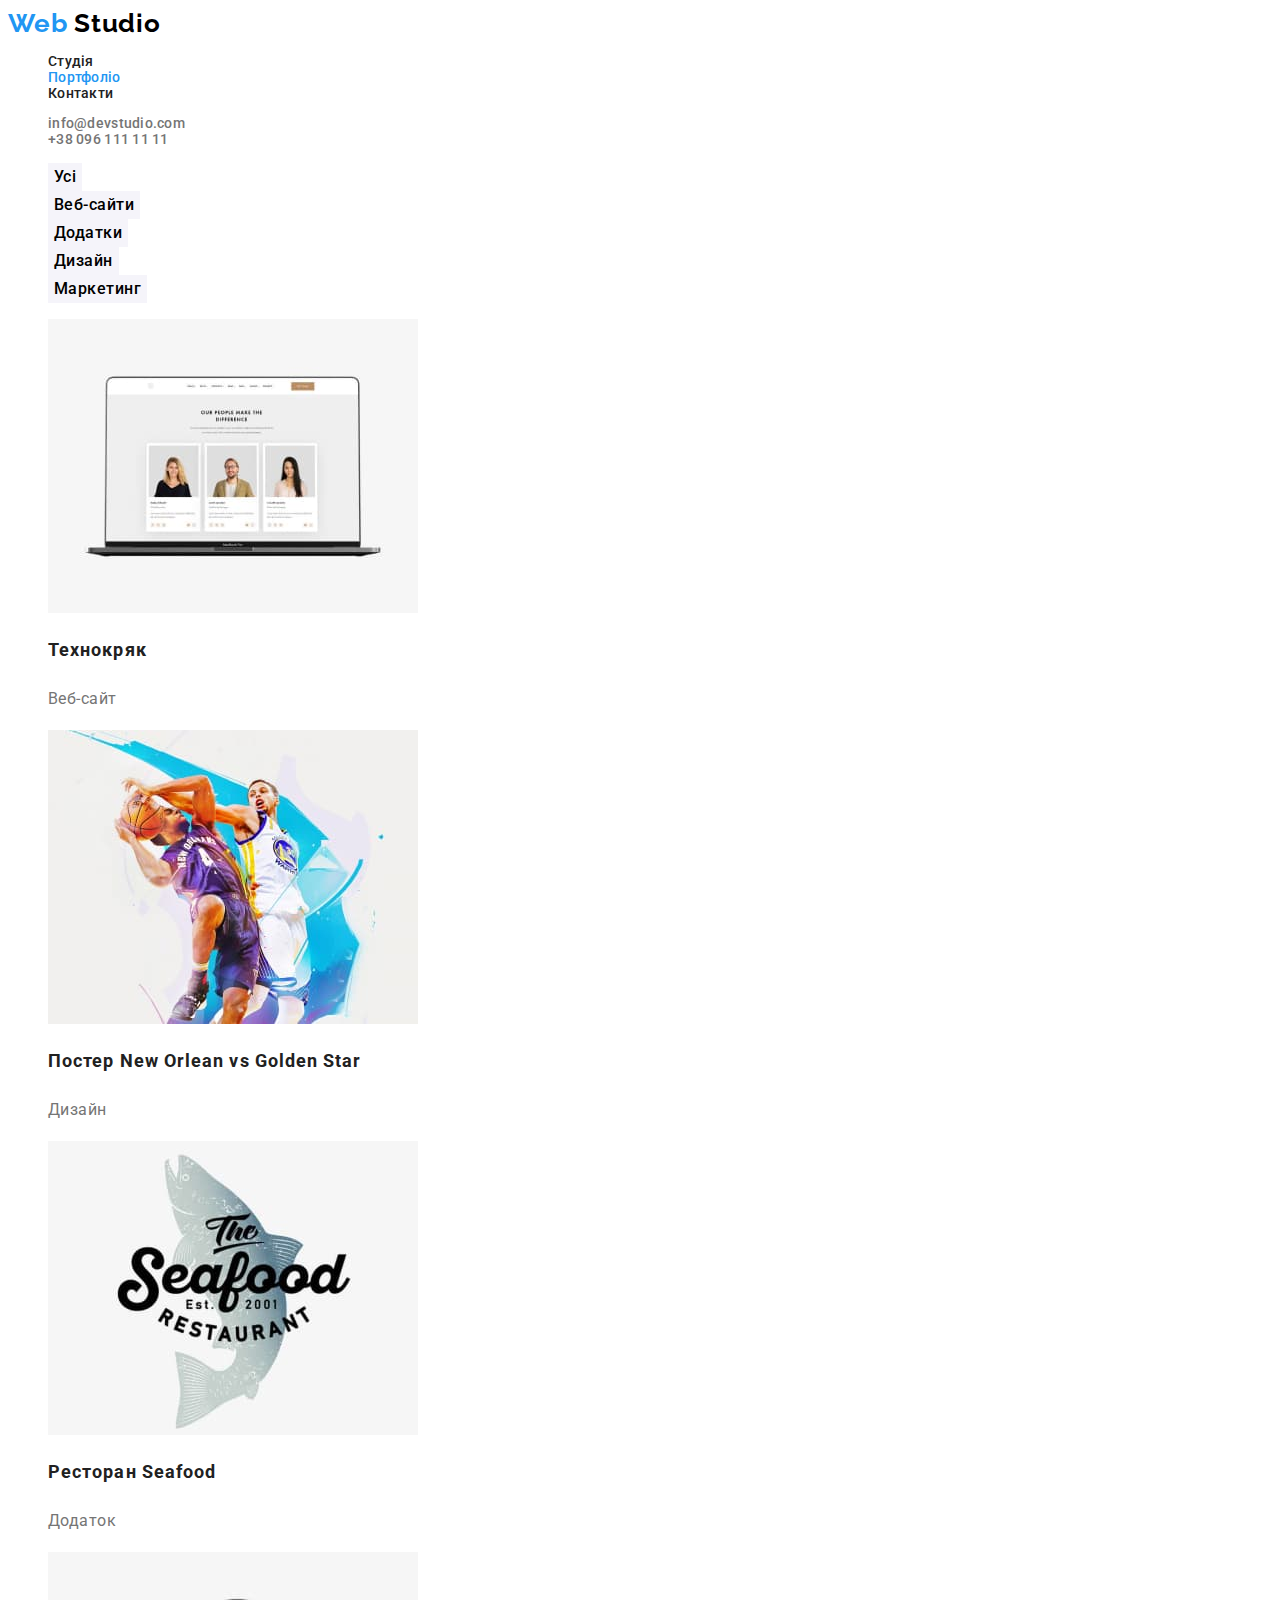
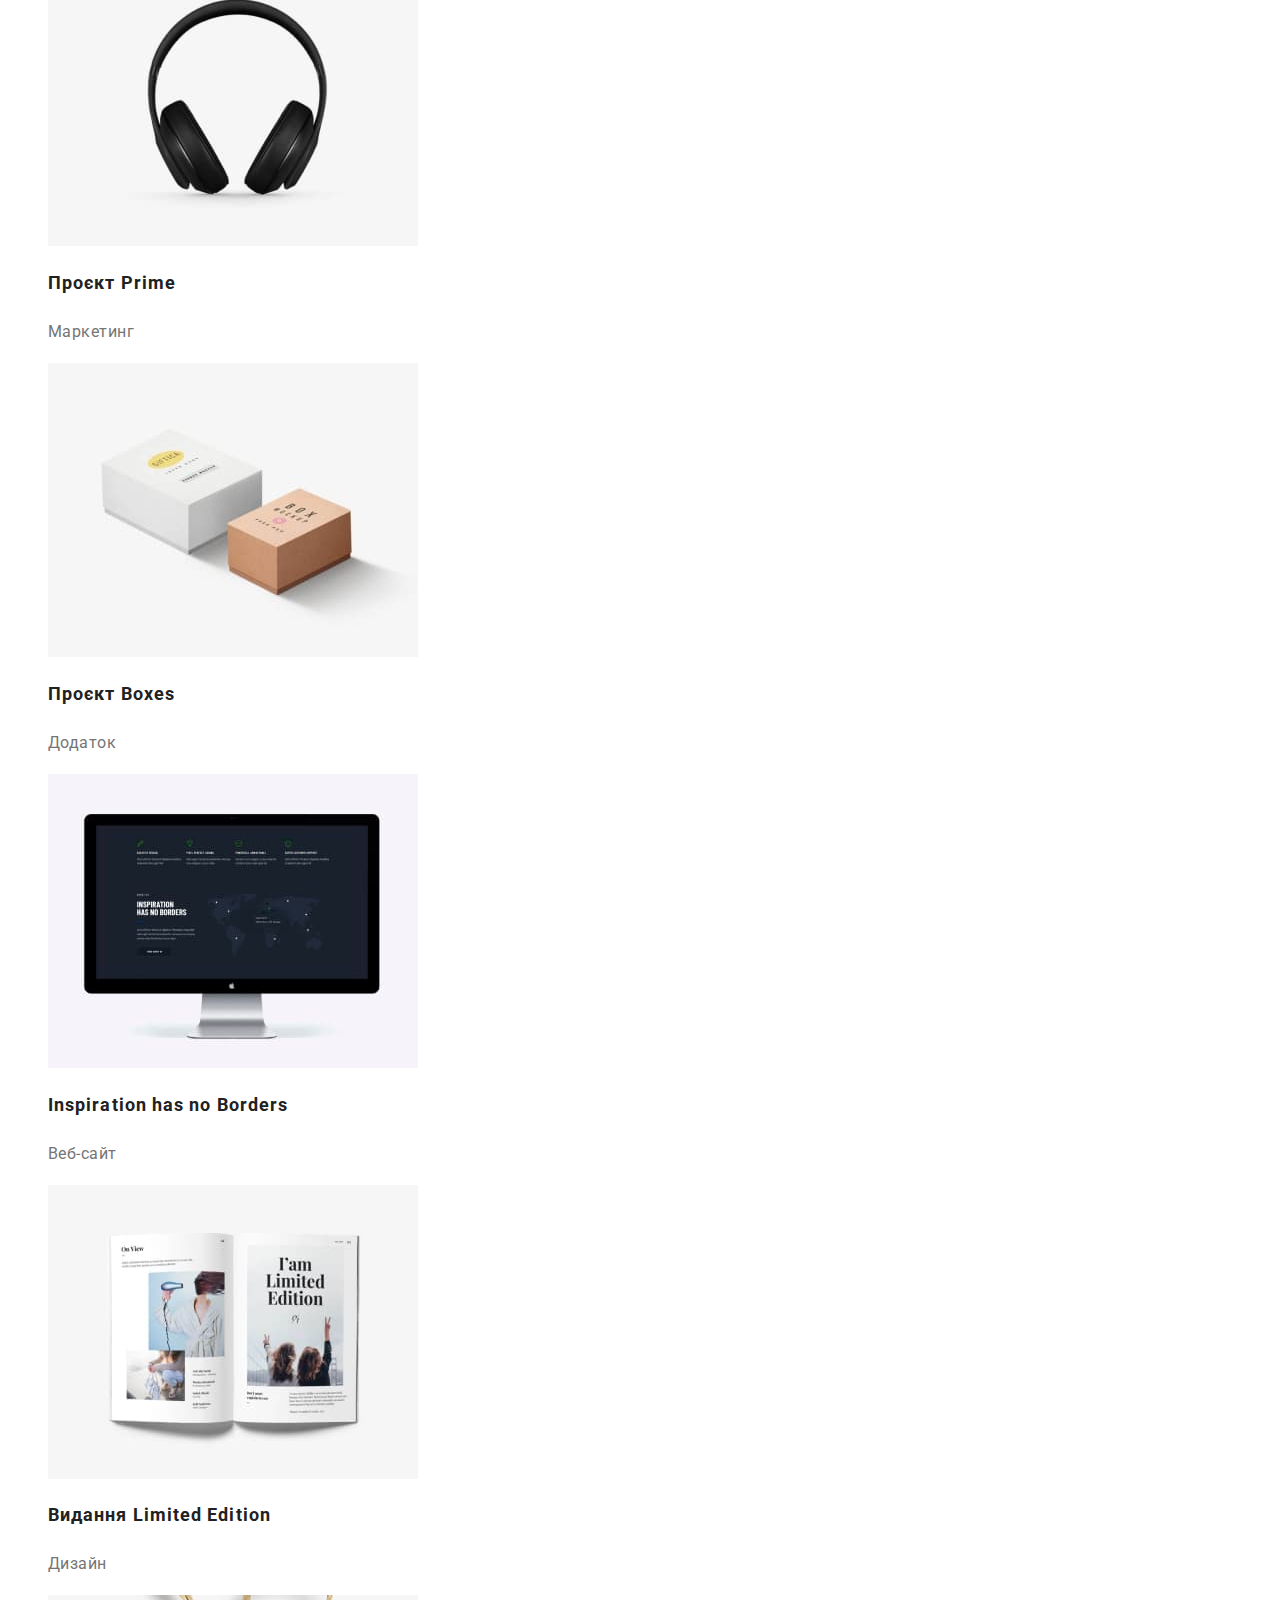
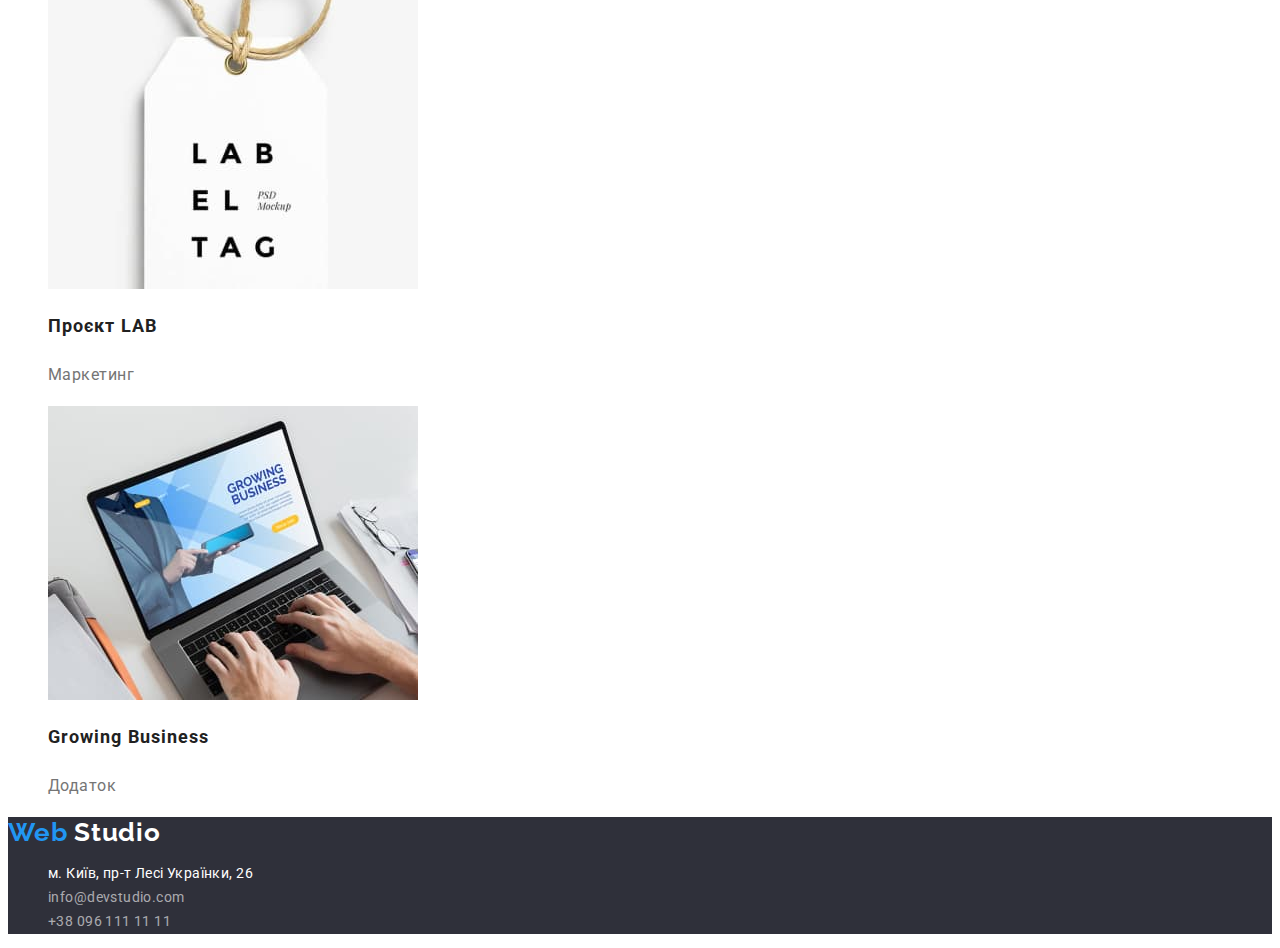
==== potfolio.html @ 0a0d39be "cloning structure from h/w2" ====
<!DOCTYPE html>
<html lang="en">
  <head>
    <meta charset="UTF-8" />
    <meta http-equiv="X-UA-Compatible" content="IE=edge" />
    <meta name="viewport" content="width=device-width, initial-scale=1.0" />
    <title>Portfolio</title>
    <link rel="preconnect" href="https://fonts.googleapis.com" />
    <link rel="preconnect" href="https://fonts.gstatic.com" crossorigin />
    <link
      href="https://fonts.googleapis.com/css2?family=Raleway:wght@700&family=Roboto:wght@400;500;700;900&display=swap"
      rel="stylesheet"
    />
    <link rel="stylesheet" href="./css/styles.css" />
  </head>
  <body>
    <header class="header">
      <nav>
        <a href="./index.html" class="logo"
          ><span class="logo-element">Web</span> Studio</a
        >
        <ul class="site-nav list">
          <li><a class="link" href="./index.html">Студія</a></li>
          <li><a class="link current" href="./potfolio.html">Портфоліо</a></li>
          <li><a class="link" href="">Контакти</a></li>
        </ul>
      </nav>
      <ul class="contacts list">
        <li>
          <a class="link" href="mailto:info@devstudio.com"
            >info@devstudio.com</a
          >
        </li>
        <li><a class="link" href="tel:+380961111111">+38 096 111 11 11</a></li>
      </ul>
    </header>
    <main>
      <div>
        <ul>
          <li><button class="btn" type="button">Усі</button></li>
          <li><button class="btn" type="button">Веб-сайти</button></li>
          <li><button class="btn" type="button">Додатки</button></li>
          <li><button class="btn" type="button">Дизайн</button></li>
          <li><button class="btn" type="button">Маркетинг</button></li>
        </ul>
      </div>
      <section class="portfolio">
        <h1 class="hide">Портфоліо</h1>
        <ul>
          <li>
            <img
              src="./images/example-1.jpg"
              alt="Приклад портфоліо-1"
              width="370"
              height="294"
            />
            <h2 class="portfolio-title">Технокряк</h2>
            <p class="portfolio-text">Веб-сайт</p>
          </li>
          <li>
            <img
              src="./images/example-2.jpg"
              alt="Приклад портфоліо-2"
              width="370"
              height="294"
            />
            <h2 class="portfolio-title">Постер New Orlean vs Golden Star</h2>
            <p class="portfolio-text">Дизайн</p>
          </li>
          <li>
            <img
              src="./images/example-3.jpg"
              alt="Приклад портфоліо-3"
              width="370"
              height="294"
            />
            <h2 class="portfolio-title">Ресторан Seafood</h2>
            <p class="portfolio-text">Додаток</p>
          </li>
          <li>
            <img
              src="./images/example-4.jpg"
              alt="Приклад портфоліо-4"
              width="370"
              height="294"
            />
            <h2 class="portfolio-title">Проєкт Prime</h2>
            <p class="portfolio-text">Маркетинг</p>
          </li>
          <li>
            <img
              src="./images/example-5.jpg"
              alt="Приклад портфоліо-5"
              width="370"
              height="294"
            />
            <h2 class="portfolio-title">Проєкт Boxes</h2>
            <p class="portfolio-text">Додаток</p>
          </li>
          <li>
            <img
              src="./images/example-6.jpg"
              alt="Приклад портфоліо-6"
              width="370"
              height="294"
            />
            <h2 class="portfolio-title">Inspiration has no Borders</h2>
            <p class="portfolio-text">Веб-сайт</p>
          </li>
          <li>
            <img
              src="./images/example-7.jpg"
              alt="Приклад портфоліо-7"
              width="370"
              height="294"
            />
            <h2 class="portfolio-title">Видання Limited Edition</h2>
            <p class="portfolio-text">Дизайн</p>
          </li>
          <li>
            <img
              src="./images/example-8.jpg"
              alt="Приклад портфоліо-8"
              width="370"
              height="294"
            />
            <h2 class="portfolio-title">Проєкт LAB</h2>
            <p class="portfolio-text">Маркетинг</p>
          </li>
          <li>
            <img
              src="./images/example-9.jpg"
              alt="Приклад портфоліо-9"
              width="370"
              height="294"
            />
            <h2 class="portfolio-title">Growing Business</h2>
            <p class="portfolio-text">Додаток</p>
          </li>
        </ul>
      </section>
    </main>
    <footer>
      <a href="./index.html" class="logo"
        ><span class="logo-element">Web</span> Studio</a
      >
      <address>
        <ul>
          <li>
            <a
              class="address-text"
              href="http://goo.gl/maps/aDWPR8k3EnFLF5JeA"
              target="_blank"
              rel="noopener noreferrer"
              >м. Київ, пр-т Лесі Українки, 26</a
            >
          </li>
          <li>
            <a class="address-link" href="mailto:info@devstudio.com"
              >info@devstudio.com</a
            >
          </li>
          <li>
            <a class="address-link" href="tel:+380961111111"
              >+38 096 111 11 11</a
            >
          </li>
        </ul>
      </address>
    </footer>
  </body>
</html>
---- css/styles.css ----
/* Common rules  */
:root {
  --primary-bcg-color: #ffffff;
  --secondary-bcg-color: #f5f4fa;
  --accent-bcg-color: #2f303a;
  --accent: #2196f3;
  --text-black-color: #000000;
  --text-grey-color: #212121;
  --text-lightgrey-color: #757575;
  --text-white-color: #ffffff;
  --text-white-opacity: rgba(255, 255, 255, 0.6);
}
body {
  background-color: var(--primary-bcg-color);
  color: var(--text-lightgrey-color);
  font-family: "Roboto", sans-serif;
}
ul {
  list-style-type: none;
}
/* LOGO  */
.logo {
  color: var(--text-black-color);
  font-family: "Raleway", sans-serif;
  font-weight: 700;
  font-size: 26px;
  line-height: 1.1923;
  letter-spacing: 0.03em;
}
.logo-element {
  color: var(--accent);
}
/* HEADER  */
.header a {
  text-decoration: none;
}
.header {
  font-weight: 500;
  font-size: 14px;
  line-height: 1.1428;
  letter-spacing: 0.02em;
}
.site-nav .link {
  color: var(--text-grey-color);
}
.site-nav .link:hover,
.site-nav .link:focus,
.site-nav .link:active {
  color: var(--accent);
}
.site-nav .link.current {
  color: var(--accent);
}
.contacts .link {
  color: var(--text-lightgrey-color);
}
.contacts .link:hover,
.contacts .link:focus,
.contacts .link:active {
  color: var(--accent);
}
/* HERO SECTION  */
.hero {
  background: var(--accent-bcg-color);
}
.hero-title {
  font-weight: 900;
  font-size: 44px;
  line-height: 1.3636;
  text-align: center;
  letter-spacing: 0.06em;
  text-transform: uppercase;
  color: var(--text-white-color);
}
.hero-button {
  font-family: inherit;
  font-weight: 700;
  font-size: 16px;
  line-height: 1.875;
  background-color: var(--accent);
  color: var(--text-white-color);
  border: none;
  cursor: pointer;
}
/* common rule  */
.title {
  font-weight: 700;
  font-size: 36px;
  line-height: 1.1666;
  text-align: center;
  letter-spacing: 0.03em;
  color: var(--text-grey-color);
}
/* SECTION ADVANTAGES */
.hide {
  border: 0;
  clip: rect(1px, 1px, 1px, 1px);
  -webkit-clip-path: inset(50%);
  clip-path: inset(50%);
  height: 1px;
  margin: -1px;
  overflow: hidden;
  padding: 0;
  position: absolute;
  width: 1px;
  word-wrap: normal !important;
}
.advantages-subtitle {
  font-weight: 700;
  font-size: 14px;
  line-height: 1.1428;
  letter-spacing: 0.03em;
  text-transform: uppercase;
  color: var(--text-grey-color);
}
.advantages .text {
  font-size: 14px;
  line-height: 1.7142;
  letter-spacing: 0.03em;
  color: var(--text-lightgrey-color);
}
/* SECTION TEAM  */
.team {
  background-color: var(--secondary-bcg-color);
}
.team-name {
  font-weight: 500;
  font-size: 16px;
  line-height: 1.1875;
  text-align: center;
  letter-spacing: 0.03em;
  color: var(--text-grey-color);
}
.team-position {
  font-size: 16px;
  line-height: 1.1875;
  text-align: center;
  letter-spacing: 0.03em;
  color: var(--text-lightgrey-color);
}
/* FOOTER  */
footer a {
  text-decoration: none;
}
footer {
  background-color: var(--accent-bcg-color);
}
footer .logo {
  color: var(--text-white-color);
}
address {
  font-style: normal;
  font-weight: 400;
  font-size: 14px;
  line-height: 1.7142;
  letter-spacing: 0.03em;
}
.address-text {
  color: var(--text-white-color);
}
.address-link {
  color: var(--text-white-opacity);
}
address a:hover,
address a:focus,
address a:active {
  color: var(--accent);
}

/* PORTFOLIO PAGE  */
/* buttons  */
.btn {
  font-family: inherit;
  font-weight: 500;
  font-size: 16px;
  line-height: 1.625;
  text-align: center;
  letter-spacing: 0.03em;
  background-color: var(--secondary-bcg-color);
  border: none;
  cursor: pointer;
}
.btn:hover {
  background-color: var(--accent);
  color: var(--text-white-color);
}
/* potfolio  */
.portfolio-title {
  font-weight: 700;
  font-size: 18px;
  line-height: 2;
  letter-spacing: 0.06em;
  color: var(--text-grey-color);
}
.portfolio-text {
  font-size: 16px;
  line-height: 1.875;
  letter-spacing: 0.03em;
  color: var(--text-lightgrey-color);
}
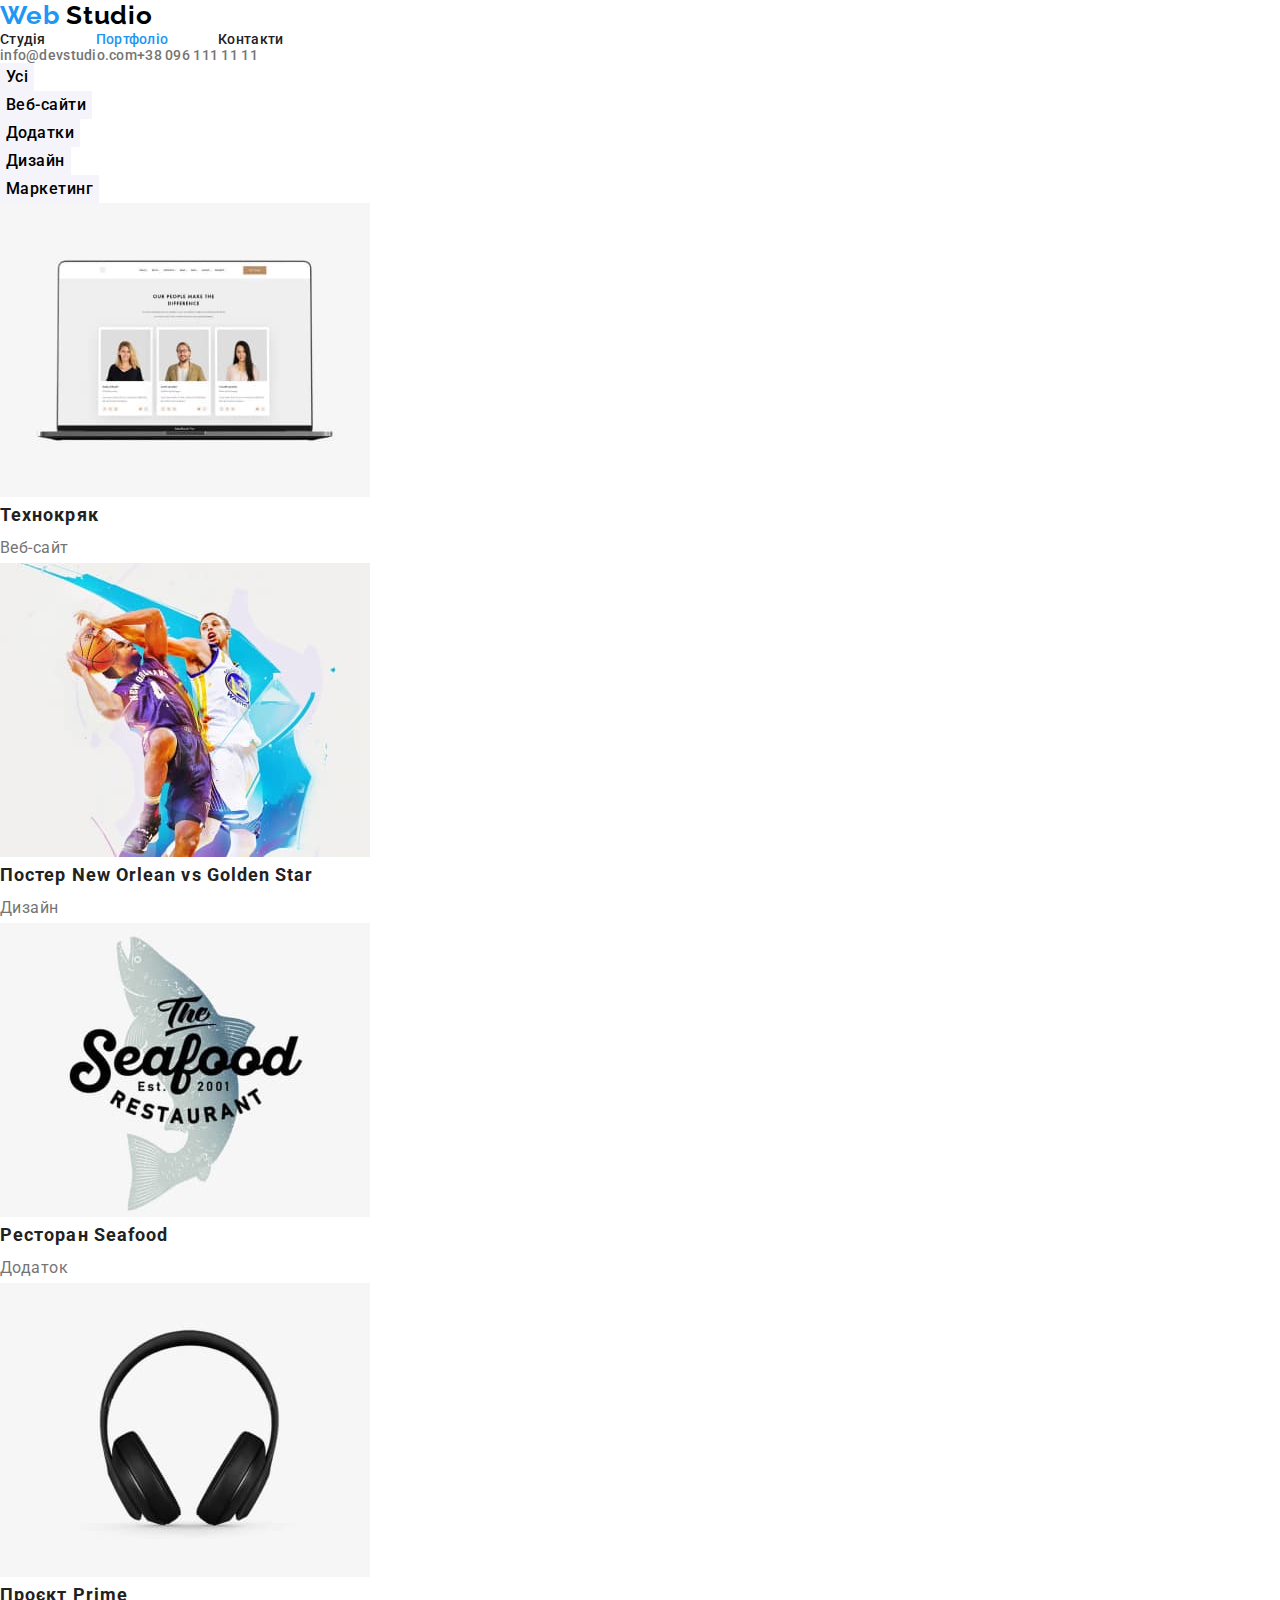
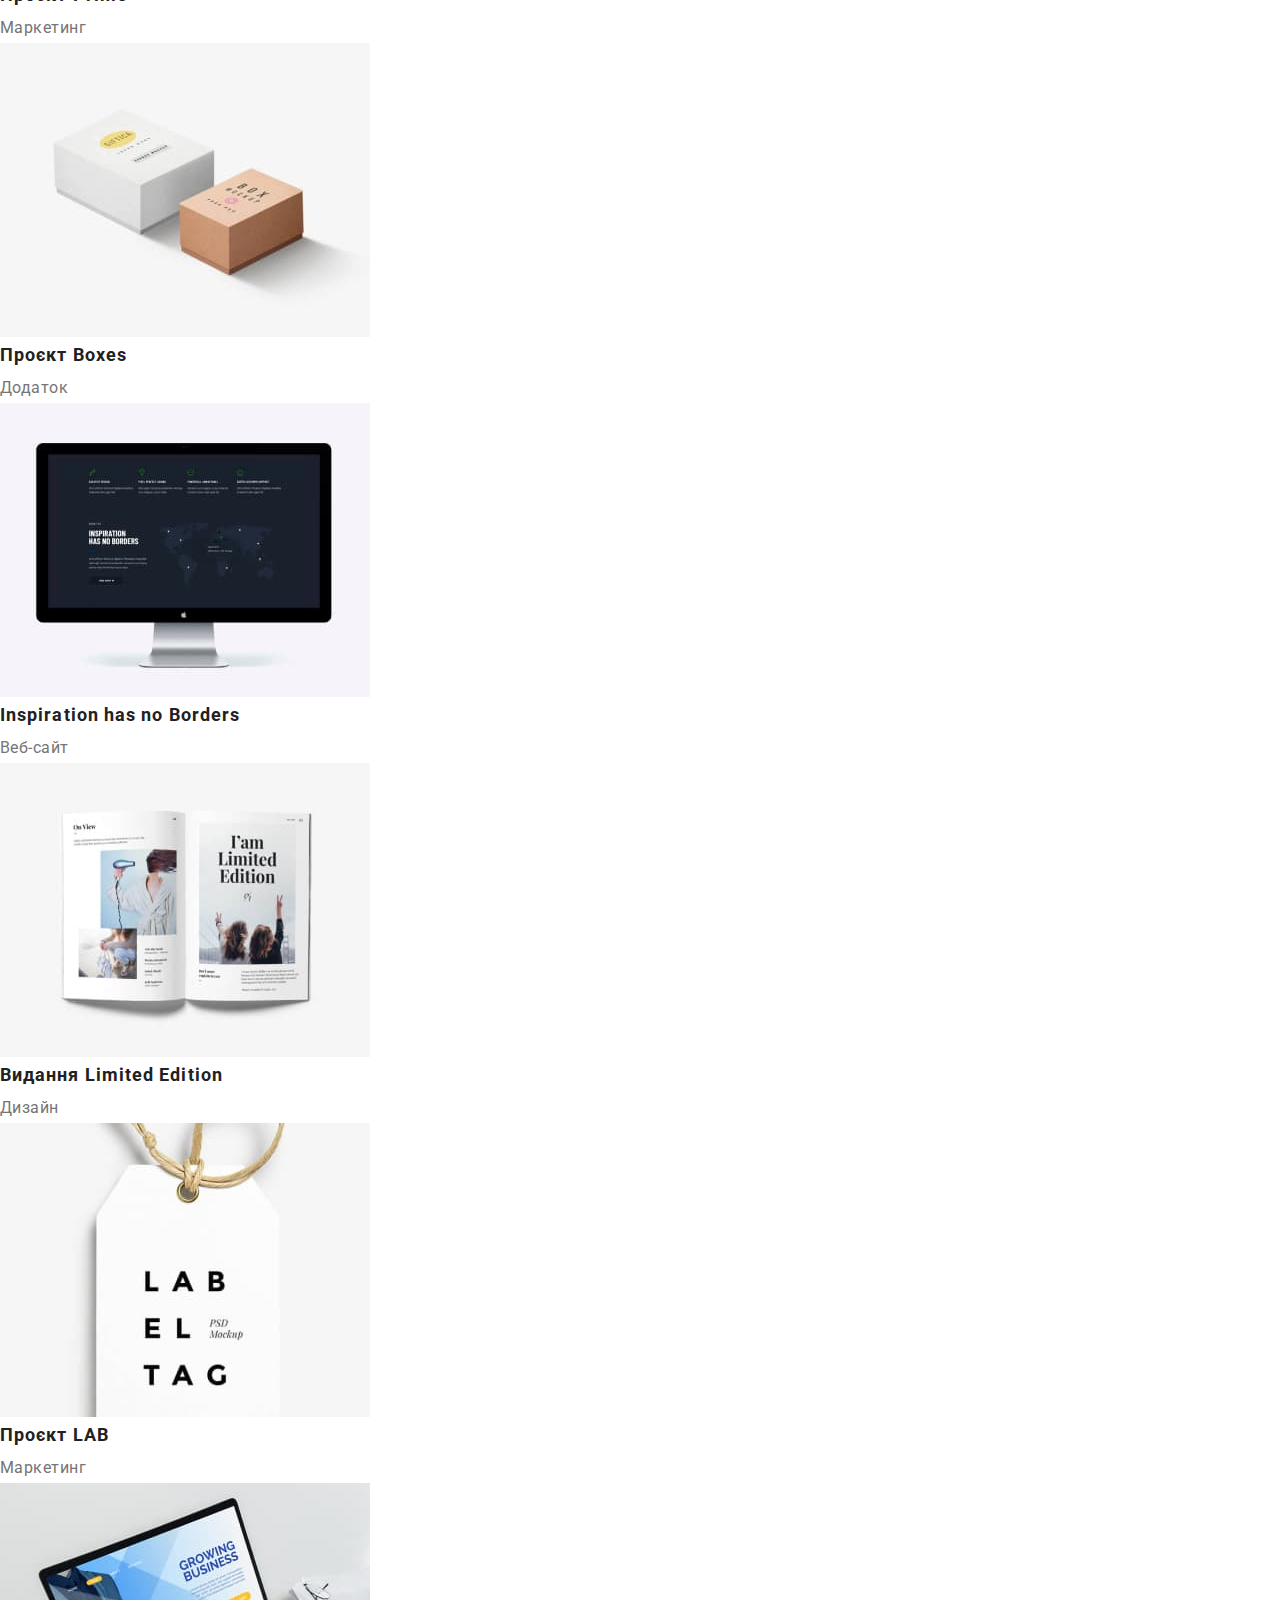
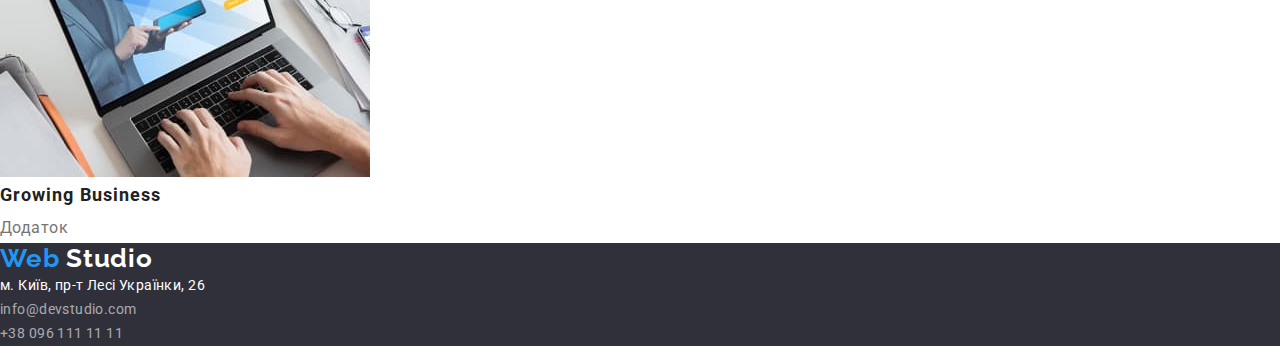
==== commit 7d12dee4: "geometry display finished - home page" ====
--- a/potfolio.html
+++ b/potfolio.html
@@ -1,172 +1,114 @@
 <!DOCTYPE html>
 <html lang="en">
-  <head>
-    <meta charset="UTF-8" />
-    <meta http-equiv="X-UA-Compatible" content="IE=edge" />
-    <meta name="viewport" content="width=device-width, initial-scale=1.0" />
-    <title>Portfolio</title>
-    <link rel="preconnect" href="https://fonts.googleapis.com" />
-    <link rel="preconnect" href="https://fonts.gstatic.com" crossorigin />
-    <link
-      href="https://fonts.googleapis.com/css2?family=Raleway:wght@700&family=Roboto:wght@400;500;700;900&display=swap"
-      rel="stylesheet"
-    />
-    <link rel="stylesheet" href="./css/styles.css" />
-  </head>
-  <body>
-    <header class="header">
-      <nav>
-        <a href="./index.html" class="logo"
-          ><span class="logo-element">Web</span> Studio</a
-        >
-        <ul class="site-nav list">
-          <li><a class="link" href="./index.html">Студія</a></li>
-          <li><a class="link current" href="./potfolio.html">Портфоліо</a></li>
-          <li><a class="link" href="">Контакти</a></li>
-        </ul>
-      </nav>
-      <ul class="contacts list">
+
+<head>
+  <meta charset="UTF-8" />
+  <meta http-equiv="X-UA-Compatible" content="IE=edge" />
+  <meta name="viewport" content="width=device-width, initial-scale=1.0" />
+  <title>Portfolio</title>
+  <link rel="preconnect" href="https://fonts.googleapis.com" />
+  <link rel="preconnect" href="https://fonts.gstatic.com" crossorigin />
+  <link href="https://fonts.googleapis.com/css2?family=Raleway:wght@700&family=Roboto:wght@400;500;700;900&display=swap"
+    rel="stylesheet" />
+  <link rel="stylesheet" href="https://cdnjs.cloudflare.com/ajax/libs/modern-normalize/1.1.0/modern-normalize.min.css">
+  <link rel="stylesheet" href="./css/styles.css" />
+</head>
+
+<body>
+  <header class="header">
+    <nav>
+      <a href="./index.html" class="logo"><span class="logo-element">Web</span> Studio</a>
+      <ul class="site-nav list">
+        <li><a class="link" href="./index.html">Студія</a></li>
+        <li><a class="link current" href="./potfolio.html">Портфоліо</a></li>
+        <li><a class="link" href="">Контакти</a></li>
+      </ul>
+    </nav>
+    <ul class="contacts list">
+      <li>
+        <a class="link" href="mailto:info@devstudio.com">info@devstudio.com</a>
+      </li>
+      <li><a class="link" href="tel:+380961111111">+38 096 111 11 11</a></li>
+    </ul>
+  </header>
+  <main>
+    <div>
+      <ul>
+        <li><button class="btn" type="button">Усі</button></li>
+        <li><button class="btn" type="button">Веб-сайти</button></li>
+        <li><button class="btn" type="button">Додатки</button></li>
+        <li><button class="btn" type="button">Дизайн</button></li>
+        <li><button class="btn" type="button">Маркетинг</button></li>
+      </ul>
+    </div>
+    <section class="portfolio">
+      <h1 class="hide">Портфоліо</h1>
+      <ul>
         <li>
-          <a class="link" href="mailto:info@devstudio.com"
-            >info@devstudio.com</a
-          >
+          <img src="./images/example-1.jpg" alt="Приклад портфоліо-1" width="370" height="294" />
+          <h2 class="portfolio-title">Технокряк</h2>
+          <p class="portfolio-text">Веб-сайт</p>
         </li>
-        <li><a class="link" href="tel:+380961111111">+38 096 111 11 11</a></li>
+        <li>
+          <img src="./images/example-2.jpg" alt="Приклад портфоліо-2" width="370" height="294" />
+          <h2 class="portfolio-title">Постер New Orlean vs Golden Star</h2>
+          <p class="portfolio-text">Дизайн</p>
+        </li>
+        <li>
+          <img src="./images/example-3.jpg" alt="Приклад портфоліо-3" width="370" height="294" />
+          <h2 class="portfolio-title">Ресторан Seafood</h2>
+          <p class="portfolio-text">Додаток</p>
+        </li>
+        <li>
+          <img src="./images/example-4.jpg" alt="Приклад портфоліо-4" width="370" height="294" />
+          <h2 class="portfolio-title">Проєкт Prime</h2>
+          <p class="portfolio-text">Маркетинг</p>
+        </li>
+        <li>
+          <img src="./images/example-5.jpg" alt="Приклад портфоліо-5" width="370" height="294" />
+          <h2 class="portfolio-title">Проєкт Boxes</h2>
+          <p class="portfolio-text">Додаток</p>
+        </li>
+        <li>
+          <img src="./images/example-6.jpg" alt="Приклад портфоліо-6" width="370" height="294" />
+          <h2 class="portfolio-title">Inspiration has no Borders</h2>
+          <p class="portfolio-text">Веб-сайт</p>
+        </li>
+        <li>
+          <img src="./images/example-7.jpg" alt="Приклад портфоліо-7" width="370" height="294" />
+          <h2 class="portfolio-title">Видання Limited Edition</h2>
+          <p class="portfolio-text">Дизайн</p>
+        </li>
+        <li>
+          <img src="./images/example-8.jpg" alt="Приклад портфоліо-8" width="370" height="294" />
+          <h2 class="portfolio-title">Проєкт LAB</h2>
+          <p class="portfolio-text">Маркетинг</p>
+        </li>
+        <li>
+          <img src="./images/example-9.jpg" alt="Приклад портфоліо-9" width="370" height="294" />
+          <h2 class="portfolio-title">Growing Business</h2>
+          <p class="portfolio-text">Додаток</p>
+        </li>
       </ul>
-    </header>
-    <main>
-      <div>
-        <ul>
-          <li><button class="btn" type="button">Усі</button></li>
-          <li><button class="btn" type="button">Веб-сайти</button></li>
-          <li><button class="btn" type="button">Додатки</button></li>
-          <li><button class="btn" type="button">Дизайн</button></li>
-          <li><button class="btn" type="button">Маркетинг</button></li>
-        </ul>
-      </div>
-      <section class="portfolio">
-        <h1 class="hide">Портфоліо</h1>
-        <ul>
-          <li>
-            <img
-              src="./images/example-1.jpg"
-              alt="Приклад портфоліо-1"
-              width="370"
-              height="294"
-            />
-            <h2 class="portfolio-title">Технокряк</h2>
-            <p class="portfolio-text">Веб-сайт</p>
-          </li>
-          <li>
-            <img
-              src="./images/example-2.jpg"
-              alt="Приклад портфоліо-2"
-              width="370"
-              height="294"
-            />
-            <h2 class="portfolio-title">Постер New Orlean vs Golden Star</h2>
-            <p class="portfolio-text">Дизайн</p>
-          </li>
-          <li>
-            <img
-              src="./images/example-3.jpg"
-              alt="Приклад портфоліо-3"
-              width="370"
-              height="294"
-            />
-            <h2 class="portfolio-title">Ресторан Seafood</h2>
-            <p class="portfolio-text">Додаток</p>
-          </li>
-          <li>
-            <img
-              src="./images/example-4.jpg"
-              alt="Приклад портфоліо-4"
-              width="370"
-              height="294"
-            />
-            <h2 class="portfolio-title">Проєкт Prime</h2>
-            <p class="portfolio-text">Маркетинг</p>
-          </li>
-          <li>
-            <img
-              src="./images/example-5.jpg"
-              alt="Приклад портфоліо-5"
-              width="370"
-              height="294"
-            />
-            <h2 class="portfolio-title">Проєкт Boxes</h2>
-            <p class="portfolio-text">Додаток</p>
-          </li>
-          <li>
-            <img
-              src="./images/example-6.jpg"
-              alt="Приклад портфоліо-6"
-              width="370"
-              height="294"
-            />
-            <h2 class="portfolio-title">Inspiration has no Borders</h2>
-            <p class="portfolio-text">Веб-сайт</p>
-          </li>
-          <li>
-            <img
-              src="./images/example-7.jpg"
-              alt="Приклад портфоліо-7"
-              width="370"
-              height="294"
-            />
-            <h2 class="portfolio-title">Видання Limited Edition</h2>
-            <p class="portfolio-text">Дизайн</p>
-          </li>
-          <li>
-            <img
-              src="./images/example-8.jpg"
-              alt="Приклад портфоліо-8"
-              width="370"
-              height="294"
-            />
-            <h2 class="portfolio-title">Проєкт LAB</h2>
-            <p class="portfolio-text">Маркетинг</p>
-          </li>
-          <li>
-            <img
-              src="./images/example-9.jpg"
-              alt="Приклад портфоліо-9"
-              width="370"
-              height="294"
-            />
-            <h2 class="portfolio-title">Growing Business</h2>
-            <p class="portfolio-text">Додаток</p>
-          </li>
-        </ul>
-      </section>
-    </main>
-    <footer>
-      <a href="./index.html" class="logo"
-        ><span class="logo-element">Web</span> Studio</a
-      >
-      <address>
-        <ul>
-          <li>
-            <a
-              class="address-text"
-              href="http://goo.gl/maps/aDWPR8k3EnFLF5JeA"
-              target="_blank"
-              rel="noopener noreferrer"
-              >м. Київ, пр-т Лесі Українки, 26</a
-            >
-          </li>
-          <li>
-            <a class="address-link" href="mailto:info@devstudio.com"
-              >info@devstudio.com</a
-            >
-          </li>
-          <li>
-            <a class="address-link" href="tel:+380961111111"
-              >+38 096 111 11 11</a
-            >
-          </li>
-        </ul>
-      </address>
-    </footer>
-  </body>
-</html>
+    </section>
+  </main>
+  <footer>
+    <a href="./index.html" class="logo"><span class="logo-element">Web</span> Studio</a>
+    <address>
+      <ul>
+        <li>
+          <a class="address-text" href="http://goo.gl/maps/aDWPR8k3EnFLF5JeA" target="_blank"
+            rel="noopener noreferrer">м. Київ, пр-т Лесі Українки, 26</a>
+        </li>
+        <li>
+          <a class="address-link" href="mailto:info@devstudio.com">info@devstudio.com</a>
+        </li>
+        <li>
+          <a class="address-link" href="tel:+380961111111">+38 096 111 11 11</a>
+        </li>
+      </ul>
+    </address>
+  </footer>
+</body>
+
+</html>--- a/css/styles.css
+++ b/css/styles.css
@@ -1,9 +1,11 @@
 /* Common rules  */
+
 :root {
   --primary-bcg-color: #ffffff;
   --secondary-bcg-color: #f5f4fa;
   --accent-bcg-color: #2f303a;
   --accent: #2196f3;
+  --border-element: #ECECEC;
   --text-black-color: #000000;
   --text-grey-color: #212121;
   --text-lightgrey-color: #757575;
@@ -16,10 +18,33 @@
   font-family: "Roboto", sans-serif;
 }
 ul {
+  padding: 0;
+  margin: 0;
+
   list-style-type: none;
+}
+h1,
+h2,
+h3,
+h4,
+h5,
+h6,
+p {
+  margin: 0;
+}
+img {
+  display: block;
+}
+.container {
+  width: 1200px;
+  padding-left: 15px;
+  padding-right: 15px;
+  margin: 0 auto;
+  outline: 2px solid tomato;
 }
 /* LOGO  */
 .logo {
+  margin-right: 93px;
   color: var(--text-black-color);
   font-family: "Raleway", sans-serif;
   font-weight: 700;
@@ -40,6 +65,24 @@
   line-height: 1.1428;
   letter-spacing: 0.02em;
 }
+.header-container {
+  display: flex;
+  padding-top: 24px;
+  padding-bottom: 24px;
+  align-items: center;
+}
+.nav {
+  display: flex;
+}
+.site-nav {
+  display: flex;
+  gap: 50px;
+  align-items: center;
+}
+.contacts {
+  display: flex;
+  margin-left: auto;
+}
 .site-nav .link {
   color: var(--text-grey-color);
 }
@@ -59,11 +102,23 @@
 .contacts .link:active {
   color: var(--accent);
 }
+.phone {
+  margin-left: 50px;
+}
 /* HERO SECTION  */
 .hero {
   background: var(--accent-bcg-color);
 }
+.hero-container {
+  padding-top: 200px;
+  padding-bottom: 200px;
+}
 .hero-title {
+  max-width: 696px;
+  margin-left: auto;
+  margin-right: auto;
+  margin-bottom: 30px;
+    
   font-weight: 900;
   font-size: 44px;
   line-height: 1.3636;
@@ -73,6 +128,12 @@
   color: var(--text-white-color);
 }
 .hero-button {
+  display: block;
+  min-width: 216px;
+  height: 50px;
+  margin: 0 auto;
+  /* padding: 10px 32px; */
+
   font-family: inherit;
   font-weight: 700;
   font-size: 16px;
@@ -81,9 +142,13 @@
   color: var(--text-white-color);
   border: none;
   cursor: pointer;
+  border-radius: 4px;
+  box-shadow: 0px 4px 4px rgba(0, 0, 0, 0.15);
 }
 /* common rule  */
 .title {
+  margin-bottom: 50px;
+
   font-weight: 700;
   font-size: 36px;
   line-height: 1.1666;
@@ -92,6 +157,10 @@
   color: var(--text-grey-color);
 }
 /* SECTION ADVANTAGES */
+.advantages-container {
+  padding-top: 94px;
+  padding-bottom: 94px;
+}
 .hide {
   border: 0;
   clip: rect(1px, 1px, 1px, 1px);
@@ -105,7 +174,13 @@
   width: 1px;
   word-wrap: normal !important;
 }
+.advantages-list {
+  display: flex;
+  gap: 30px;
+}
 .advantages-subtitle {
+  margin-bottom: 10px;
+
   font-weight: 700;
   font-size: 14px;
   line-height: 1.1428;
@@ -119,11 +194,40 @@
   letter-spacing: 0.03em;
   color: var(--text-lightgrey-color);
 }
+/* SECTION OUR ACTIVITIES  */
+.activivties-container {
+  padding-bottom: 94px;
+}
+.activities-list {
+  display: flex;
+  gap: 30px;
+}
 /* SECTION TEAM  */
 .team {
   background-color: var(--secondary-bcg-color);
 }
+.team-container {
+  padding-top: 94px;
+  padding-bottom: 94px;
+}
+.team-list {
+  display: flex;
+  gap: 30px;
+}
+.team-item {
+  padding-bottom: 30px;
+  outline: tomato;
+  background-color: var(--primary-bcg-color);
+  box-shadow: 0px 1px 3px rgba(0, 0, 0, 0.12), 0px 1px 1px rgba(0, 0, 0, 0.14), 0px 2px 1px rgba(0, 0, 0, 0.2);
+  border-radius: 0px 0px 4px 4px;
+}
+.team-img {
+  margin-bottom: 30px;
+}
 .team-name {
+  display: block;
+  margin-bottom: 10px;
+
   font-weight: 500;
   font-size: 16px;
   line-height: 1.1875;
@@ -145,7 +249,13 @@
 footer {
   background-color: var(--accent-bcg-color);
 }
+.footer-container {
+  padding-top: 60px;
+  padding-bottom: 60px;
+}
 footer .logo {
+  margin-bottom: 20px;
+
   color: var(--text-white-color);
 }
 address {
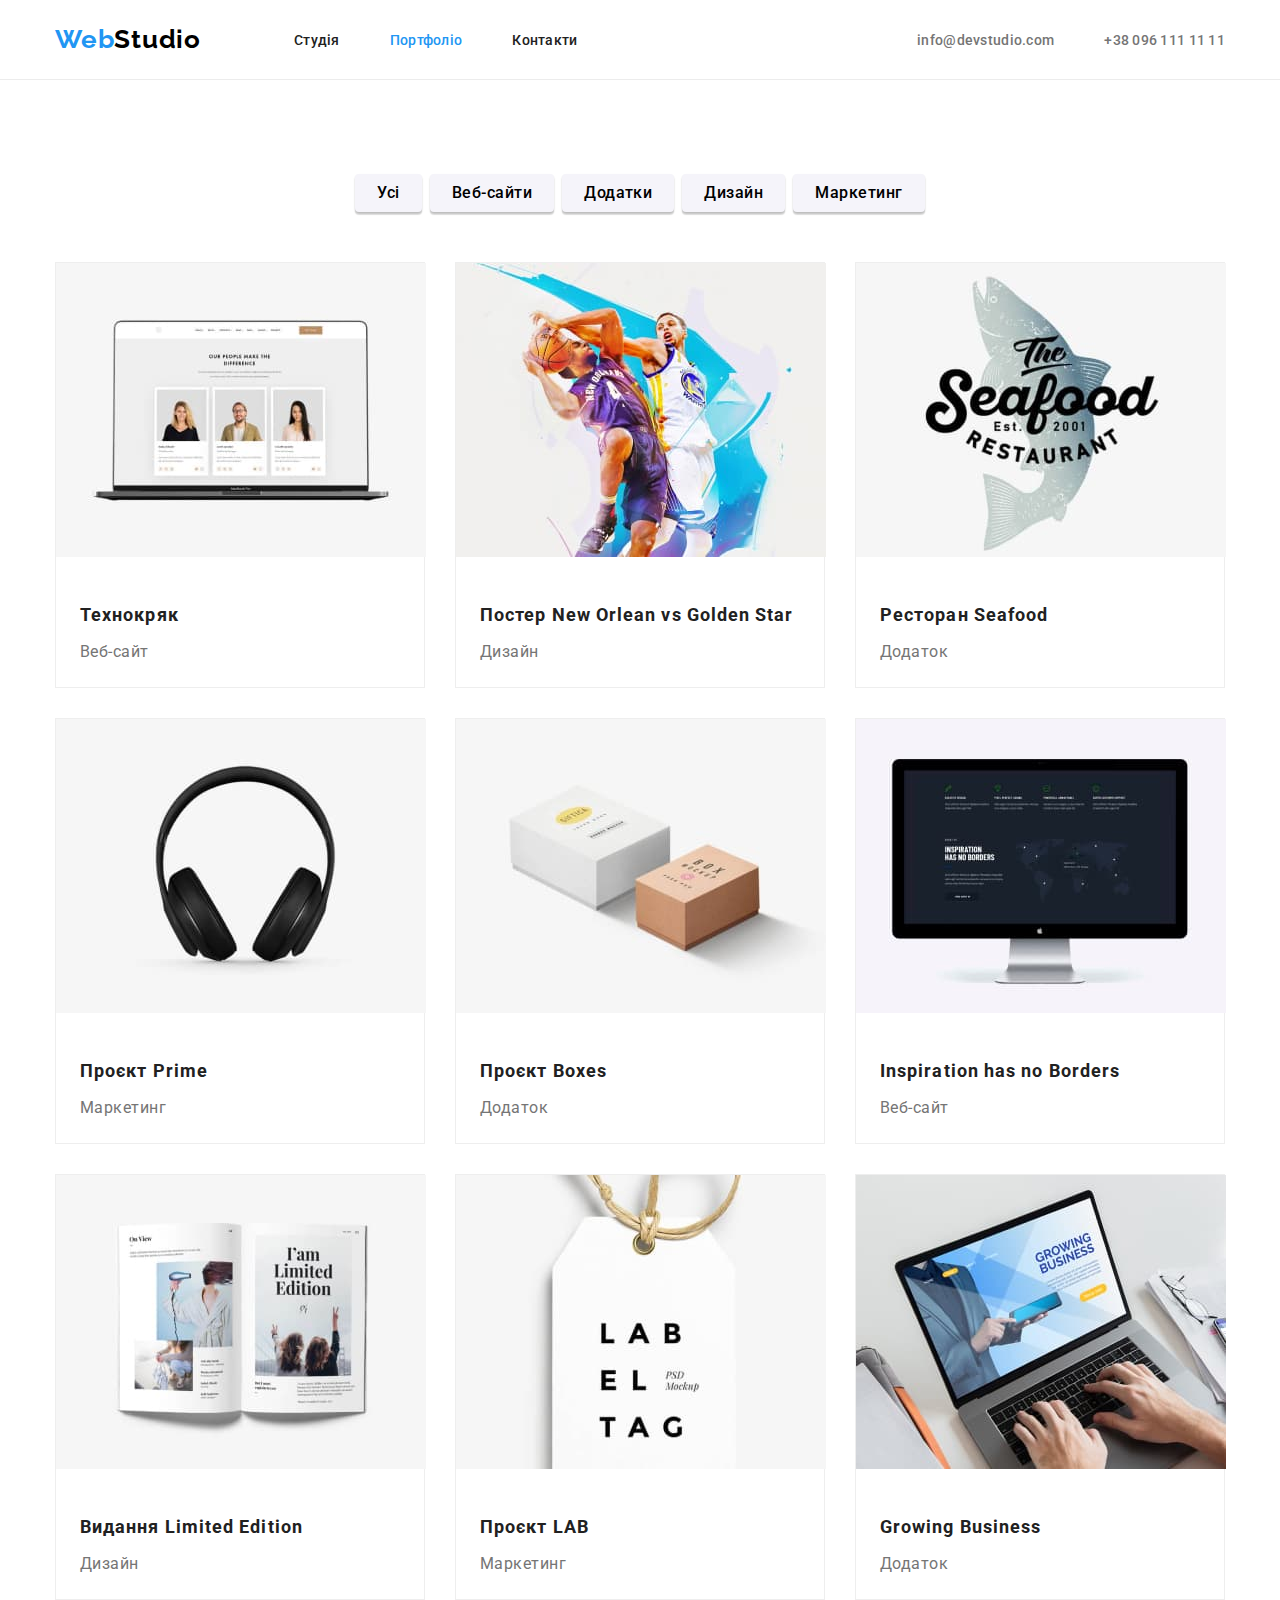
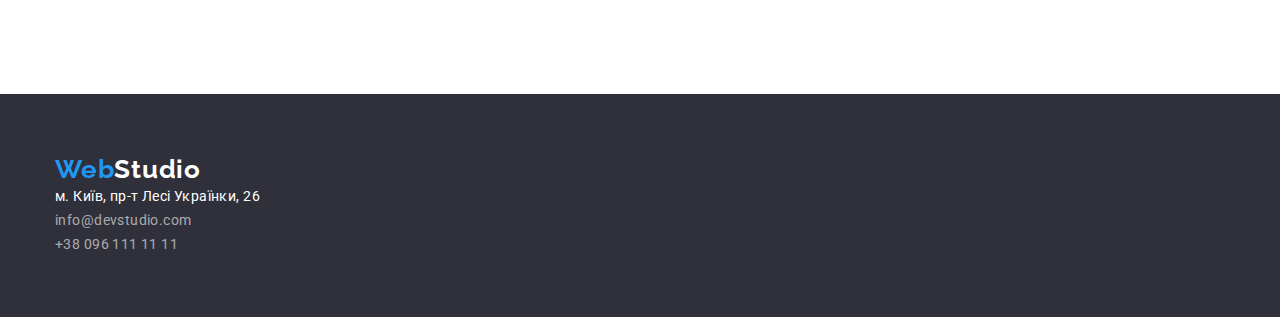
==== commit 52d0032c: "geometry structure -portfolio page" ====
--- a/potfolio.html
+++ b/potfolio.html
@@ -1,5 +1,5 @@
 <!DOCTYPE html>
-<html lang="en">
+<html lang="uk">
 
 <head>
   <meta charset="UTF-8" />
@@ -16,25 +16,27 @@
 
 <body>
   <header class="header">
-    <nav>
-      <a href="./index.html" class="logo"><span class="logo-element">Web</span> Studio</a>
-      <ul class="site-nav list">
-        <li><a class="link" href="./index.html">Студія</a></li>
-        <li><a class="link current" href="./potfolio.html">Портфоліо</a></li>
-        <li><a class="link" href="">Контакти</a></li>
+    <div class="container header-container">
+      <nav class="nav">
+        <a href="./index.html" class="logo"><span class="logo-element">Web</span>Studio</a>
+        <ul class="site-nav list">
+          <li><a class="link" href="./index.html">Студія</a></li>
+          <li><a class="link current" href="./potfolio.html">Портфоліо</a></li>
+          <li><a class="link" href="">Контакти</a></li>
+        </ul>
+      </nav>
+      <ul class="contacts list">
+        <li>
+          <a class="link" href="mailto:info@devstudio.com">info@devstudio.com</a>
+        </li>
+        <li><a class="link phone" href="tel:+380961111111">+38 096 111 11 11</a></li>
       </ul>
-    </nav>
-    <ul class="contacts list">
-      <li>
-        <a class="link" href="mailto:info@devstudio.com">info@devstudio.com</a>
-      </li>
-      <li><a class="link" href="tel:+380961111111">+38 096 111 11 11</a></li>
-    </ul>
+    </div>
   </header>
   <main>
-    <div>
-      <ul>
-        <li><button class="btn" type="button">Усі</button></li>
+    <div class="container nav-container">
+      <ul class="nav-list">
+        <li><button class="btn all" type="button">Усі</button></li>
         <li><button class="btn" type="button">Веб-сайти</button></li>
         <li><button class="btn" type="button">Додатки</button></li>
         <li><button class="btn" type="button">Дизайн</button></li>
@@ -42,72 +44,103 @@
       </ul>
     </div>
     <section class="portfolio">
-      <h1 class="hide">Портфоліо</h1>
-      <ul>
-        <li>
-          <img src="./images/example-1.jpg" alt="Приклад портфоліо-1" width="370" height="294" />
-          <h2 class="portfolio-title">Технокряк</h2>
-          <p class="portfolio-text">Веб-сайт</p>
-        </li>
-        <li>
-          <img src="./images/example-2.jpg" alt="Приклад портфоліо-2" width="370" height="294" />
-          <h2 class="portfolio-title">Постер New Orlean vs Golden Star</h2>
-          <p class="portfolio-text">Дизайн</p>
-        </li>
-        <li>
-          <img src="./images/example-3.jpg" alt="Приклад портфоліо-3" width="370" height="294" />
-          <h2 class="portfolio-title">Ресторан Seafood</h2>
-          <p class="portfolio-text">Додаток</p>
-        </li>
-        <li>
-          <img src="./images/example-4.jpg" alt="Приклад портфоліо-4" width="370" height="294" />
-          <h2 class="portfolio-title">Проєкт Prime</h2>
-          <p class="portfolio-text">Маркетинг</p>
-        </li>
-        <li>
-          <img src="./images/example-5.jpg" alt="Приклад портфоліо-5" width="370" height="294" />
-          <h2 class="portfolio-title">Проєкт Boxes</h2>
-          <p class="portfolio-text">Додаток</p>
-        </li>
-        <li>
-          <img src="./images/example-6.jpg" alt="Приклад портфоліо-6" width="370" height="294" />
-          <h2 class="portfolio-title">Inspiration has no Borders</h2>
-          <p class="portfolio-text">Веб-сайт</p>
-        </li>
-        <li>
-          <img src="./images/example-7.jpg" alt="Приклад портфоліо-7" width="370" height="294" />
-          <h2 class="portfolio-title">Видання Limited Edition</h2>
-          <p class="portfolio-text">Дизайн</p>
-        </li>
-        <li>
-          <img src="./images/example-8.jpg" alt="Приклад портфоліо-8" width="370" height="294" />
-          <h2 class="portfolio-title">Проєкт LAB</h2>
-          <p class="portfolio-text">Маркетинг</p>
-        </li>
-        <li>
-          <img src="./images/example-9.jpg" alt="Приклад портфоліо-9" width="370" height="294" />
-          <h2 class="portfolio-title">Growing Business</h2>
-          <p class="portfolio-text">Додаток</p>
-        </li>
-      </ul>
+      <div class="container">
+        <h1 class="hide">Портфоліо</h1>
+        <ul class="portfolio-list">
+          <li class="portfolio-item">
+            <img class="portfolio-img" src="./images/example-1.jpg" alt="Приклад портфоліо-1" width="370"
+              height="294" />
+            <div class="portfolio-info">
+              <h2 class="portfolio-title">Технокряк</h2>
+              <p class="portfolio-text">Веб-сайт</p>
+            </div>
+          </li>
+          <li class="portfolio-item">
+            <img class="portfolio-img" src="./images/example-2.jpg" alt="Приклад портфоліо-2" width="370"
+              height="294" />
+            <div class="portfolio-info">
+              <h2 class="portfolio-title">Постер New Orlean vs Golden Star</h2>
+              <p class="portfolio-text">Дизайн</p>
+            </div>
+          </li>
+          <li class="portfolio-item">
+            <img class="portfolio-img" src="./images/example-3.jpg" alt="Приклад портфоліо-3" width="370"
+              height="294" />
+            <div class="portfolio-info">
+              <h2 class="portfolio-title">Ресторан Seafood</h2>
+              <p class="portfolio-text">Додаток</p>
+            </div>
+          </li>
+          <li class="portfolio-item">
+            <img class="portfolio-img" src="./images/example-4.jpg" alt="Приклад портфоліо-4" width="370"
+              height="294" />
+            <div class="portfolio-info">
+              <h2 class="portfolio-title">Проєкт Prime</h2>
+              <p class="portfolio-text">Маркетинг</p>
+            </div>
+          </li>
+          <li class="portfolio-item">
+            <img class="portfolio-img" src="./images/example-5.jpg" alt="Приклад портфоліо-5" width="370"
+              height="294" />
+            <div class="portfolio-info">
+              <h2 class="portfolio-title">Проєкт Boxes</h2>
+              <p class="portfolio-text">Додаток</p>
+            </div>
+          </li>
+          <li class="portfolio-item">
+            <img class="portfolio-img" src="./images/example-6.jpg" alt="Приклад портфоліо-6" width="370"
+              height="294" />
+            <div class="portfolio-info">
+              <h2 class="portfolio-title">Inspiration has no Borders</h2>
+              <p class="portfolio-text">Веб-сайт</p>
+            </div>
+          </li>
+          <li class="portfolio-item">
+            <img class="portfolio-img" src="./images/example-7.jpg" alt="Приклад портфоліо-7" width="370"
+              height="294" />
+            <div class="portfolio-info">
+              <h2 class="portfolio-title">Видання Limited Edition</h2>
+              <p class="portfolio-text">Дизайн</p>
+            </div>
+          </li>
+          <li class="portfolio-item">
+            <img class="portfolio-img" src="./images/example-8.jpg" alt="Приклад портфоліо-8" width="370"
+              height="294" />
+            <div class="portfolio-info">
+              <h2 class="portfolio-title">Проєкт LAB</h2>
+              <p class="portfolio-text">Маркетинг</p>
+            </div>
+          </li>
+          <li class="portfolio-item">
+            <img class="portfolio-img" src="./images/example-9.jpg" alt="Приклад портфоліо-9" width="370"
+              height="294" />
+            <div class="portfolio-info">
+              <h2 class="portfolio-title">Growing Business</h2>
+              <p class="portfolio-text">Додаток</p>
+            </div>
+          </li>
+        </ul>
+      </div>
     </section>
   </main>
   <footer>
-    <a href="./index.html" class="logo"><span class="logo-element">Web</span> Studio</a>
-    <address>
-      <ul>
-        <li>
-          <a class="address-text" href="http://goo.gl/maps/aDWPR8k3EnFLF5JeA" target="_blank"
-            rel="noopener noreferrer">м. Київ, пр-т Лесі Українки, 26</a>
-        </li>
-        <li>
-          <a class="address-link" href="mailto:info@devstudio.com">info@devstudio.com</a>
-        </li>
-        <li>
-          <a class="address-link" href="tel:+380961111111">+38 096 111 11 11</a>
-        </li>
-      </ul>
-    </address>
+    <div class="container footer-container">
+      <a href="./index.html" class="logo"><span class="logo-element">Web</span>Studio</a>
+      <address>
+        <ul>
+          <li>
+            <a class="address-text" href="http://goo.gl/maps/aDWPR8k3EnFLF5JeA" target="_blank"
+              rel="noopener noreferrer">м. Київ, пр-т Лесі Українки, 26</a>
+          </li>
+          <li>
+            <a class="address-link" href="mailto:info@devstudio.com">info@devstudio.com</a>
+          </li>
+          <li>
+            <a class="address-link" href="tel:+380961111111">+38 096 111 11 11</a>
+          </li>
+        </ul>
+      </address>
+    </div>
   </footer>
 </body>
 
--- a/css/styles.css
+++ b/css/styles.css
@@ -6,6 +6,7 @@
   --accent-bcg-color: #2f303a;
   --accent: #2196f3;
   --border-element: #ECECEC;
+  --border-second-element: #EEEEEE;
   --text-black-color: #000000;
   --text-grey-color: #212121;
   --text-lightgrey-color: #757575;
@@ -40,7 +41,7 @@
   padding-left: 15px;
   padding-right: 15px;
   margin: 0 auto;
-  outline: 2px solid tomato;
+  /* outline: 2px solid tomato; */
 }
 /* LOGO  */
 .logo {
@@ -64,6 +65,7 @@
   font-size: 14px;
   line-height: 1.1428;
   letter-spacing: 0.02em;
+  border-bottom: 1px solid var(--border-element);
 }
 .header-container {
   display: flex;
@@ -255,7 +257,7 @@
 }
 footer .logo {
   margin-bottom: 20px;
-
+  margin-right: 0;
   color: var(--text-white-color);
 }
 address {
@@ -279,7 +281,22 @@
 
 /* PORTFOLIO PAGE  */
 /* buttons  */
+.nav-container {
+  padding-top: 94px;
+  padding-bottom: 50px;
+}
+.nav-list {
+  display: flex;
+  justify-content: center;
+  gap: 8px;
+}
 .btn {
+  display:block;
+  padding-top: 6px;
+  padding-right: 22px;
+  padding-bottom: 6px;
+  padding-left: 22px;
+
   font-family: inherit;
   font-weight: 500;
   font-size: 16px;
@@ -288,14 +305,41 @@
   letter-spacing: 0.03em;
   background-color: var(--secondary-bcg-color);
   border: none;
+  box-shadow: 0px 3px 1px rgba(0, 0, 0, 0.1), 0px 1px 2px rgba(0, 0, 0, 0.08), 0px 2px 2px rgba(0, 0, 0, 0.12);
+  border-radius: 4px;
   cursor: pointer;
+}
+.btn .all{
+  padding-top: 6px;
+  padding-right: 25px;
+  padding-bottom: 6px;
+  padding-left: 25px;
 }
 .btn:hover {
   background-color: var(--accent);
   color: var(--text-white-color);
 }
-/* potfolio  */
+/* PORTFOLIO PAGE */
+
+.portfolio-list {
+  display: flex;
+  flex-wrap: wrap;
+  gap: 30px;
+  padding-bottom: 94px;
+}
+.portfolio-item {
+  max-width: 370px;
+  background-color: var(--primary-bcg-color);
+  border: 1px solid var(--border-second-element);
+}
+.portfolio-img {
+  margin-bottom: 20px;
+}
+.portfolio-info {
+  padding: 20px 24px;
+}
 .portfolio-title {
+  margin-bottom: 4px;
   font-weight: 700;
   font-size: 18px;
   line-height: 2;
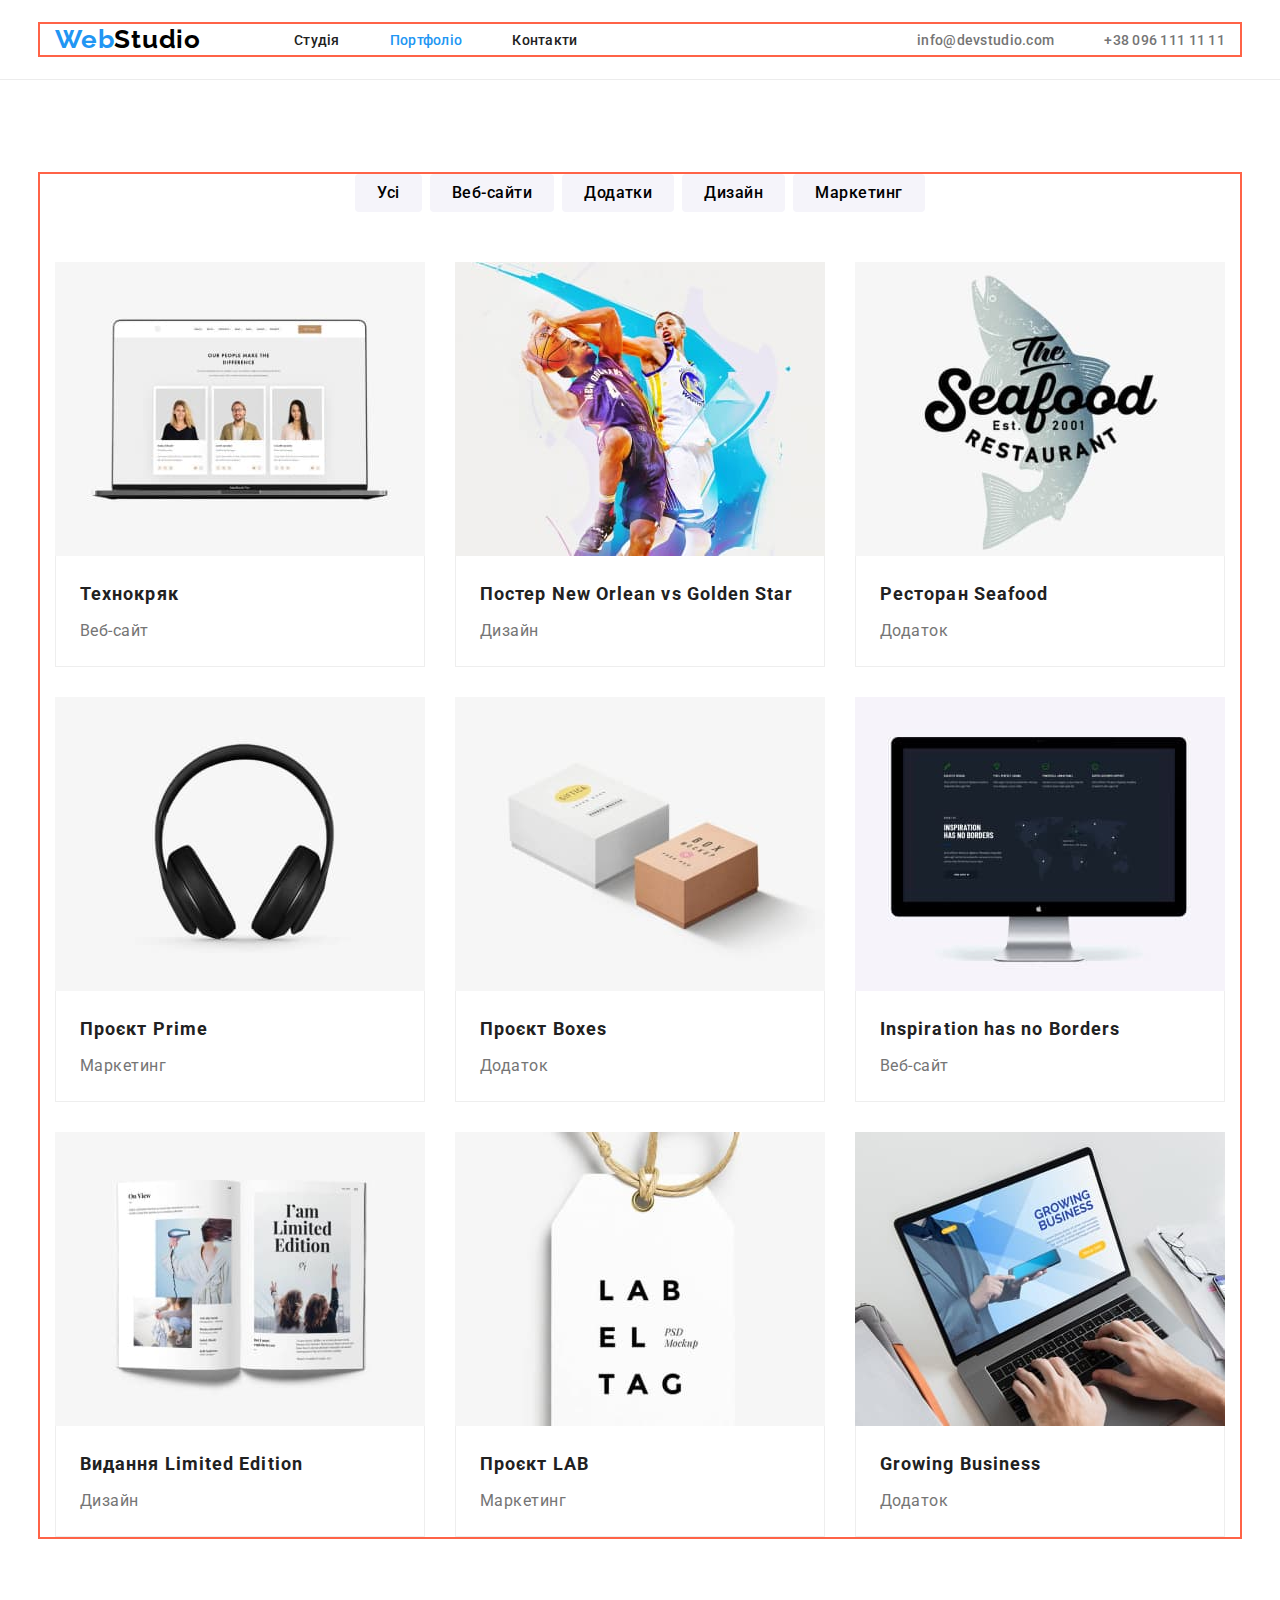
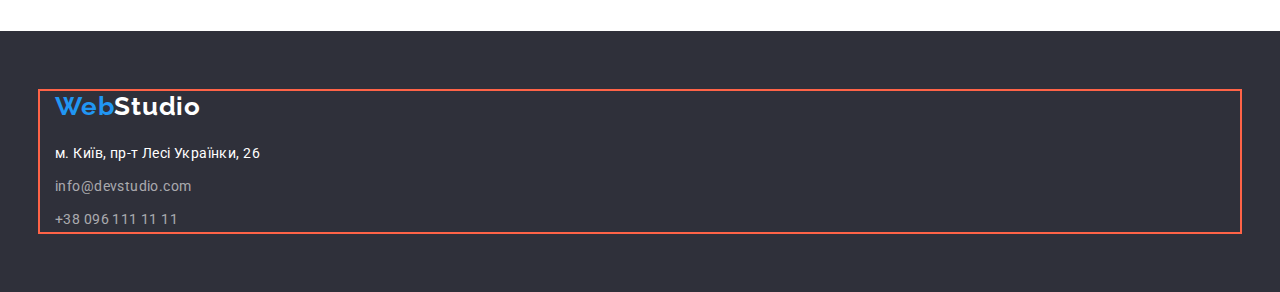
==== commit 19b70823: "update index, portfolio page" ====
--- a/potfolio.html
+++ b/potfolio.html
@@ -34,18 +34,16 @@
     </div>
   </header>
   <main>
-    <div class="container nav-container">
-      <ul class="nav-list">
-        <li><button class="btn all" type="button">Усі</button></li>
-        <li><button class="btn" type="button">Веб-сайти</button></li>
-        <li><button class="btn" type="button">Додатки</button></li>
-        <li><button class="btn" type="button">Дизайн</button></li>
-        <li><button class="btn" type="button">Маркетинг</button></li>
-      </ul>
-    </div>
     <section class="portfolio">
       <div class="container">
         <h1 class="hide">Портфоліо</h1>
+        <ul class="nav-list">
+          <li><button class="btn all" type="button">Усі</button></li>
+          <li><button class="btn" type="button">Веб-сайти</button></li>
+          <li><button class="btn" type="button">Додатки</button></li>
+          <li><button class="btn" type="button">Дизайн</button></li>
+          <li><button class="btn" type="button">Маркетинг</button></li>
+        </ul>
         <ul class="portfolio-list">
           <li class="portfolio-item">
             <img class="portfolio-img" src="./images/example-1.jpg" alt="Приклад портфоліо-1" width="370"
@@ -128,14 +126,14 @@
       <a href="./index.html" class="logo"><span class="logo-element">Web</span>Studio</a>
       <address>
         <ul>
-          <li>
+          <li class="address-item">
             <a class="address-text" href="http://goo.gl/maps/aDWPR8k3EnFLF5JeA" target="_blank"
               rel="noopener noreferrer">м. Київ, пр-т Лесі Українки, 26</a>
           </li>
-          <li>
+          <li class="address-item">
             <a class="address-link" href="mailto:info@devstudio.com">info@devstudio.com</a>
           </li>
-          <li>
+          <li class="address-item">
             <a class="address-link" href="tel:+380961111111">+38 096 111 11 11</a>
           </li>
         </ul>
--- a/css/styles.css
+++ b/css/styles.css
@@ -41,7 +41,7 @@
   padding-left: 15px;
   padding-right: 15px;
   margin: 0 auto;
-  /* outline: 2px solid tomato; */
+  outline: 2px solid tomato;
 }
 /* LOGO  */
 .logo {
@@ -61,6 +61,8 @@
   text-decoration: none;
 }
 .header {
+  padding-top: 24px;
+  padding-bottom: 24px;
   font-weight: 500;
   font-size: 14px;
   line-height: 1.1428;
@@ -69,8 +71,6 @@
 }
 .header-container {
   display: flex;
-  padding-top: 24px;
-  padding-bottom: 24px;
   align-items: center;
 }
 .nav {
@@ -109,11 +109,9 @@
 }
 /* HERO SECTION  */
 .hero {
-  background: var(--accent-bcg-color);
-}
-.hero-container {
   padding-top: 200px;
   padding-bottom: 200px;
+  background: var(--accent-bcg-color);
 }
 .hero-title {
   max-width: 696px;
@@ -134,7 +132,6 @@
   min-width: 216px;
   height: 50px;
   margin: 0 auto;
-  /* padding: 10px 32px; */
 
   font-family: inherit;
   font-weight: 700;
@@ -159,7 +156,7 @@
   color: var(--text-grey-color);
 }
 /* SECTION ADVANTAGES */
-.advantages-container {
+.advantages {
   padding-top: 94px;
   padding-bottom: 94px;
 }
@@ -197,7 +194,7 @@
   color: var(--text-lightgrey-color);
 }
 /* SECTION OUR ACTIVITIES  */
-.activivties-container {
+.activities {
   padding-bottom: 94px;
 }
 .activities-list {
@@ -206,19 +203,18 @@
 }
 /* SECTION TEAM  */
 .team {
-  background-color: var(--secondary-bcg-color);
-}
-.team-container {
   padding-top: 94px;
   padding-bottom: 94px;
+
+  background-color: var(--secondary-bcg-color);
 }
 .team-list {
   display: flex;
   gap: 30px;
 }
 .team-item {
-  padding-bottom: 30px;
-  outline: tomato;
+  /* padding-bottom: 30px; */
+  /* outline: tomato; */
   background-color: var(--primary-bcg-color);
   box-shadow: 0px 1px 3px rgba(0, 0, 0, 0.12), 0px 1px 1px rgba(0, 0, 0, 0.14), 0px 2px 1px rgba(0, 0, 0, 0.2);
   border-radius: 0px 0px 4px 4px;
@@ -226,6 +222,9 @@
 .team-img {
   margin-bottom: 30px;
 }
+.team-info {
+  padding-bottom: 30px;
+}
 .team-name {
   display: block;
   margin-bottom: 10px;
@@ -249,15 +248,15 @@
   text-decoration: none;
 }
 footer {
-  background-color: var(--accent-bcg-color);
-}
-.footer-container {
   padding-top: 60px;
   padding-bottom: 60px;
+  background-color: var(--accent-bcg-color);
 }
 footer .logo {
+  display: block;
   margin-bottom: 20px;
   margin-right: 0;
+
   color: var(--text-white-color);
 }
 address {
@@ -270,6 +269,9 @@
 .address-text {
   color: var(--text-white-color);
 }
+.address-item:not(:last-child) {
+  margin-bottom: 9px;
+}
 .address-link {
   color: var(--text-white-opacity);
 }
@@ -280,15 +282,16 @@
 }
 
 /* PORTFOLIO PAGE  */
+.portfolio {
+  padding-top: 94px;
+  padding-bottom: 94px;
+}
 /* buttons  */
-.nav-container {
-  padding-top: 94px;
-  padding-bottom: 50px;
-}
 .nav-list {
   display: flex;
   justify-content: center;
   gap: 8px;
+  margin-bottom: 50px;
 }
 .btn {
   display:block;
@@ -305,7 +308,6 @@
   letter-spacing: 0.03em;
   background-color: var(--secondary-bcg-color);
   border: none;
-  box-shadow: 0px 3px 1px rgba(0, 0, 0, 0.1), 0px 1px 2px rgba(0, 0, 0, 0.08), 0px 2px 2px rgba(0, 0, 0, 0.12);
   border-radius: 4px;
   cursor: pointer;
 }
@@ -315,28 +317,27 @@
   padding-bottom: 6px;
   padding-left: 25px;
 }
-.btn:hover {
+.btn:hover,
+.btn:focus {
   background-color: var(--accent);
   color: var(--text-white-color);
-}
-/* PORTFOLIO PAGE */
-
+  box-shadow: 0px 3px 1px rgba(0, 0, 0, 0.1), 0px 1px 2px rgba(0, 0, 0, 0.08), 0px 2px 2px rgba(0, 0, 0, 0.12);
+}
+/* portfolio list  */
 .portfolio-list {
   display: flex;
   flex-wrap: wrap;
   gap: 30px;
-  padding-bottom: 94px;
 }
 .portfolio-item {
   max-width: 370px;
   background-color: var(--primary-bcg-color);
-  border: 1px solid var(--border-second-element);
-}
-.portfolio-img {
-  margin-bottom: 20px;
 }
 .portfolio-info {
   padding: 20px 24px;
+  border-right: 1px solid var(--border-second-element);
+  border-bottom: 1px solid var(--border-second-element);
+  border-left: 1px solid var(--border-second-element);
 }
 .portfolio-title {
   margin-bottom: 4px;
